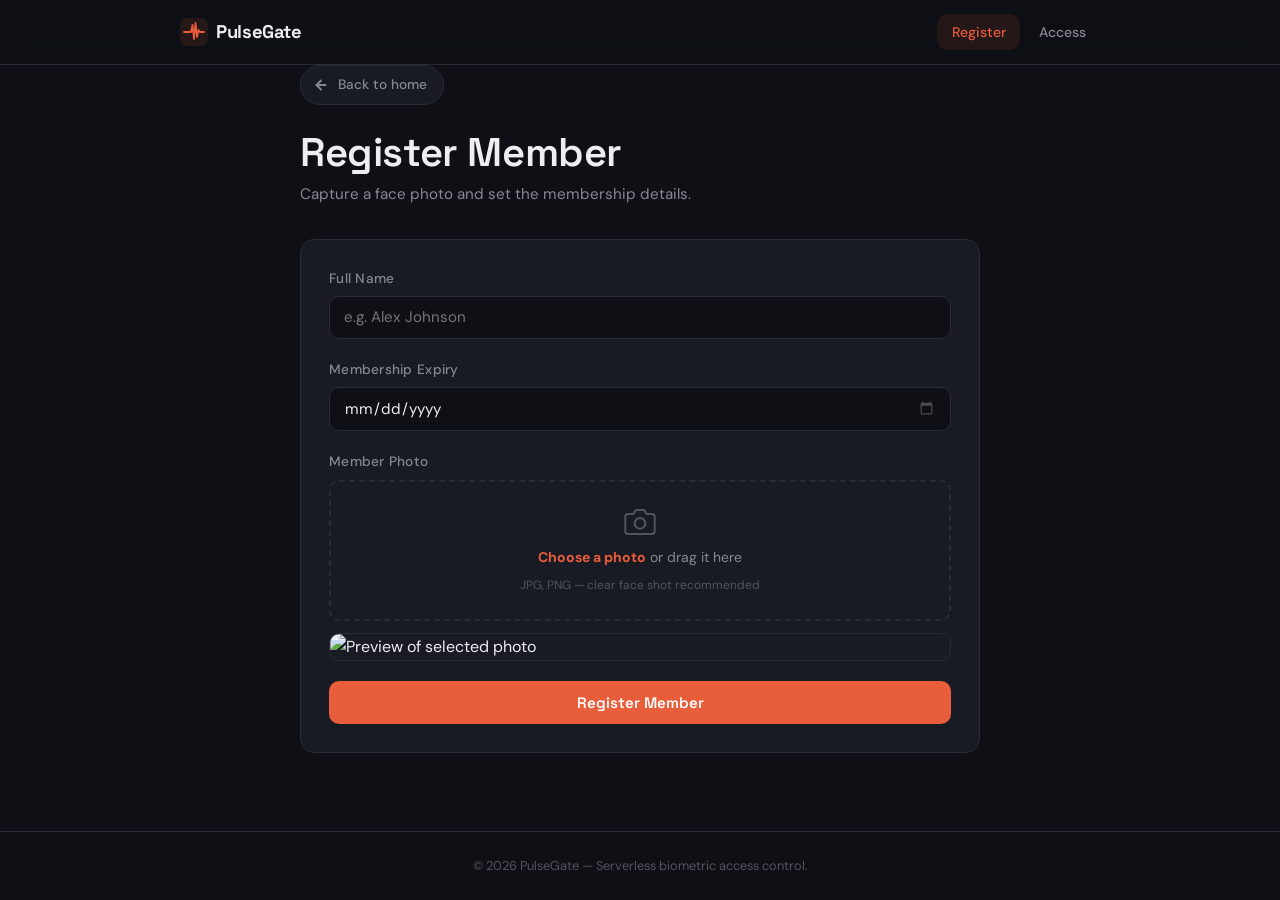
==== frontend/register.html @ 8b5e3f84 "Initial commit" ====
<!DOCTYPE html>
<html lang="en">

<head>
  <meta charset="UTF-8">
  <meta name="viewport" content="width=device-width, initial-scale=1.0">
  <title>Register Member — PulseGate</title>
  <meta name="description" content="Register a new gym member with facial biometrics in PulseGate.">
  <link rel="preconnect" href="https://fonts.googleapis.com">
  <link rel="preconnect" href="https://fonts.gstatic.com" crossorigin>
  <link
    href="https://fonts.googleapis.com/css2?family=DM+Sans:wght@400;500;600&family=Space+Grotesk:wght@400;500;600;700&display=swap"
    rel="stylesheet">
  <link rel="stylesheet" href="css/style.css">
</head>

<body>

  <header class="site-header">
    <div class="header-inner">
      <a href="index.html" class="logo" aria-label="PulseGate home">
        <svg class="logo-icon" viewBox="0 0 28 28" fill="none" aria-hidden="true">
          <rect width="28" height="28" rx="7" fill="currentColor" fill-opacity="0.12" />
          <polyline points="4,14 9,14 11,14 12.5,7 14,21 15.5,5 17,19 18.5,12 20,14 24,14" fill="none"
            stroke="currentColor" stroke-width="1.8" stroke-linecap="round" stroke-linejoin="round" />
        </svg>
        PulseGate
      </a>
      <nav class="site-nav" aria-label="Main navigation">
        <a href="register.html" class="active">Register</a>
        <a href="access.html">Access</a>
      </nav>
    </div>
  </header>

  <main class="container">
    <a href="index.html" class="back-link" id="back-home">
      <svg class="back-link-icon" viewBox="0 0 20 20" fill="none" stroke="currentColor" stroke-width="2"
        stroke-linecap="round" stroke-linejoin="round" aria-hidden="true">
        <line x1="15" y1="10" x2="5" y2="10" />
        <polyline points="10,5 5,10 10,15" />
      </svg>
      <span>Back to home</span>
    </a>

    <div class="page-header">
      <h1>Register Member</h1>
      <p>Capture a face photo and set the membership details.</p>
    </div>

    <form id="register-form" class="form-card" novalidate>
      <div class="form-group">
        <label for="member-name" class="form-label">Full Name</label>
        <input type="text" id="member-name" class="form-input" placeholder="e.g. Alex Johnson" required
          autocomplete="name">
      </div>

      <div class="form-group">
        <label for="membership-expiry" class="form-label">Membership Expiry</label>
        <input type="date" id="membership-expiry" class="form-input" required>
      </div>

      <div class="form-group">
        <label class="form-label">Member Photo</label>
        <div class="file-upload">
          <input type="file" id="member-image" class="file-upload-input" accept="image/*" required>
          <label for="member-image" class="file-upload-label">
            <!-- Camera icon -->
            <svg class="file-upload-icon" viewBox="0 0 24 24" fill="none" stroke="currentColor" stroke-width="1.5"
              stroke-linecap="round" stroke-linejoin="round" aria-hidden="true">
              <path d="M23 19a2 2 0 0 1-2 2H3a2 2 0 0 1-2-2V8a2 2 0 0 1 2-2h4l2-3h6l2 3h4a2 2 0 0 1 2 2z" />
              <circle cx="12" cy="13" r="4" />
            </svg>
            <span class="file-upload-text"><strong>Choose a photo</strong> or drag it here</span>
            <span class="file-upload-hint">JPG, PNG — clear face shot recommended</span>
          </label>
          <span id="file-name" class="file-name" hidden></span>
          <img id="image-preview" class="image-preview" alt="Preview of selected photo" hidden>
        </div>
      </div>

      <button type="submit" id="register-btn" class="btn btn-primary">
        <span class="btn-text">Register Member</span>
      </button>

      <div id="result" class="result-card" role="alert" hidden></div>
    </form>
  </main>

  <footer class="site-footer">
    <p>&copy; 2026 PulseGate &mdash; Serverless biometric access control.</p>
  </footer>

  <script src="js/register.js"></script>
</body>

</html>
---- frontend/css/style.css ----
/* ================================================================
   PulseGate — Design System & Styles
   ================================================================

   PALETTE RATIONALE (derived from the product domain):
   ─ Background (#0E1015):  Near-black, the dimmed interior of a
     serious gym floor — focused, distraction-free.
   ─ Surface (#181B23):     Subtle card elevation, like matte
     equipment panels.
   ─ Accent (#E85D3A):      Warm red-orange — the LED glow on an
     access scanner when it reads biometrics.  Also conveys physical
     energy and activation.
   ─ Success (#34D399):     Green "unlocked" — door opens.
   ─ Error (#F87171):       Red "locked" — access denied.

   TYPOGRAPHY:
   ─ Headings: Space Grotesk — geometric, sharp, technical.
   ─ Body:     DM Sans — clean, high readability at small sizes.
   ================================================================ */

/* ---------- Design Tokens ---------- */
:root {
  --bg: #0E1015;
  --surface: #181B23;
  --surface-raised: #1F222D;
  --border: #282C38;
  --border-hover: #3A3E4A;

  --accent: #E85D3A;
  --accent-hover: #F27052;
  --accent-soft: rgba(232, 93, 58, 0.10);
  --accent-glow: rgba(232, 93, 58, 0.35);

  --text: #EDEEF0;
  --text-secondary: #868892;
  --text-muted: #52545E;

  --success: #34D399;
  --success-bg: rgba(52, 211, 153, 0.08);
  --success-border: rgba(52, 211, 153, 0.30);

  --error: #F87171;
  --error-bg: rgba(248, 113, 113, 0.08);
  --error-border: rgba(248, 113, 113, 0.30);

  --radius: 10px;
  --radius-lg: 14px;
  --transition: 0.2s ease;

  --font-heading: 'Space Grotesk', system-ui, sans-serif;
  --font-body: 'DM Sans', system-ui, sans-serif;
}

/* ---------- Reset & Base ---------- */
*,
*::before,
*::after {
  margin: 0;
  padding: 0;
  box-sizing: border-box;
}

html {
  font-size: 16px;
  scroll-behavior: smooth;
  color-scheme: dark;
}

body {
  font-family: var(--font-body);
  background: var(--bg);
  color: var(--text);
  line-height: 1.6;
  min-height: 100vh;
  display: flex;
  flex-direction: column;
  -webkit-font-smoothing: antialiased;
  -moz-osx-font-smoothing: grayscale;
  transition: background-color 0.35s ease, color 0.35s ease;
}

img {
  display: block;
  max-width: 100%;
}

a {
  color: inherit;
  text-decoration: none;
}

/* ---------- Typography ---------- */
h1,
h2,
h3 {
  font-family: var(--font-heading);
  font-weight: 600;
  line-height: 1.2;
  letter-spacing: -0.01em;
}

h1 {
  font-size: clamp(1.75rem, 4vw, 2.5rem);
}

h2 {
  font-size: clamp(1.15rem, 2.5vw, 1.4rem);
}

/* ---------- Layout ---------- */
.container {
  width: 100%;
  max-width: 720px;
  margin: 0 auto;
  padding: 0 1.25rem;
}

main {
  flex: 1;
  padding: 2rem 0 4rem;
}

/* ---------- Header & Navigation ---------- */
.site-header {
  position: sticky;
  top: 0;
  z-index: 100;
  background: rgba(14, 16, 21, 0.85);
  backdrop-filter: blur(12px);
  border-bottom: 1px solid var(--border);
}

.header-inner {
  display: flex;
  align-items: center;
  justify-content: space-between;
  max-width: 960px;
  margin: 0 auto;
  padding: 0.85rem 1.25rem;
}

.logo {
  display: flex;
  align-items: center;
  gap: 0.5rem;
  font-family: var(--font-heading);
  font-weight: 700;
  font-size: 1.15rem;
  letter-spacing: -0.02em;
  color: var(--text);
  transition: opacity var(--transition);
}

.logo:hover {
  opacity: 0.8;
}

/* The small pulse icon next to the logo text */
.logo-icon {
  width: 28px;
  height: 28px;
  color: var(--accent);
  flex-shrink: 0;
}

.site-nav {
  display: flex;
  gap: 0.25rem;
}

.site-nav a {
  padding: 0.45rem 0.9rem;
  border-radius: var(--radius);
  font-size: 0.875rem;
  font-weight: 500;
  color: var(--text-secondary);
  transition: color var(--transition), background var(--transition);
}

.site-nav a:hover {
  color: var(--text);
  background: var(--surface);
}

.site-nav a.active {
  color: var(--accent);
  background: var(--accent-soft);
}

/* ---------- Signature Pulse Line ---------- */

/* The pulse/heartbeat SVG waveform — PulseGate's visual fingerprint. */
.pulse-line {
  display: block;
  color: var(--accent);
}

.pulse-line polyline {
  stroke-dasharray: 320;
  stroke-dashoffset: 320;
  animation: pulse-draw 1.6s cubic-bezier(0.4, 0, 0.2, 1) forwards;
}

@keyframes pulse-draw {
  to {
    stroke-dashoffset: 0;
  }
}

/* Continuous sweep variant for loading states */
.pulse-line--active polyline {
  animation: pulse-sweep 1.8s linear infinite;
}

@keyframes pulse-sweep {
  0% {
    stroke-dashoffset: 320;
  }

  100% {
    stroke-dashoffset: -320;
  }
}

/* Glow behind the pulse line */
.pulse-line--glow {
  filter: drop-shadow(0 0 6px var(--accent-glow));
}

/* ---------- Hero Section (index.html) ---------- */
.hero {
  text-align: center;
  padding: 3rem 0 2.5rem;
}

.hero-pulse {
  width: min(280px, 60vw);
  margin: 0 auto 1.75rem;
  color: var(--accent);
  filter: drop-shadow(0 0 10px var(--accent-glow));
}

.hero h1 {
  margin-bottom: 0.5rem;
}

.hero-tagline {
  font-size: 1.05rem;
  color: var(--text-secondary);
  max-width: 400px;
  margin: 0 auto;
}

/* ---------- Action Cards ---------- */
.action-cards {
  display: grid;
  grid-template-columns: repeat(auto-fit, minmax(260px, 1fr));
  gap: 1.25rem;
  margin-top: 1rem;
}

.action-card {
  display: flex;
  flex-direction: column;
  align-items: flex-start;
  gap: 0.75rem;
  padding: 1.75rem;
  background: var(--surface);
  border: 1px solid var(--border);
  border-radius: var(--radius-lg);
  transition:
    border-color var(--transition),
    transform var(--transition),
    box-shadow var(--transition);
  cursor: pointer;
}

.action-card:hover {
  border-color: var(--accent);
  transform: translateY(-3px);
  box-shadow: 0 8px 24px rgba(0, 0, 0, 0.25), 0 0 0 1px var(--accent-glow);
}

.card-icon {
  width: 44px;
  height: 44px;
  display: grid;
  place-items: center;
  border-radius: var(--radius);
  background: var(--accent-soft);
  color: var(--accent);
}

.card-icon svg {
  width: 22px;
  height: 22px;
}

.action-card h2 {
  font-size: 1.15rem;
}

.action-card p {
  font-size: 0.875rem;
  color: var(--text-secondary);
  line-height: 1.5;
}

.card-arrow {
  margin-top: auto;
  padding-top: 0.5rem;
  color: var(--text-muted);
  font-size: 0.8rem;
  display: flex;
  align-items: center;
  gap: 0.35rem;
  transition: color var(--transition), gap var(--transition);
}

.action-card:hover .card-arrow {
  color: var(--accent);
  gap: 0.6rem;
}

/* ---------- Page Header ---------- */
.page-header {
  margin-bottom: 2rem;
}

.page-header h1 {
  margin-bottom: 0.35rem;
}

.page-header p {
  color: var(--text-secondary);
  font-size: 0.95rem;
}

/* ---------- Form Styles ---------- */
.form-card {
  background: var(--surface);
  border: 1px solid var(--border);
  border-radius: var(--radius-lg);
  padding: 1.75rem;
}

.form-group {
  margin-bottom: 1.25rem;
}

.form-group:last-of-type {
  margin-bottom: 1.5rem;
}

.form-label {
  display: block;
  font-size: 0.85rem;
  font-weight: 500;
  color: var(--text-secondary);
  margin-bottom: 0.4rem;
  letter-spacing: 0.02em;
}

.form-input {
  width: 100%;
  padding: 0.65rem 0.85rem;
  background: var(--bg);
  border: 1px solid var(--border);
  border-radius: var(--radius);
  color: var(--text);
  font-family: var(--font-body);
  font-size: 0.95rem;
  transition: border-color var(--transition), box-shadow var(--transition);
}

.form-input:hover {
  border-color: var(--border-hover);
}

.form-input:focus {
  outline: none;
  border-color: var(--accent);
  box-shadow: 0 0 0 3px var(--accent-soft);
}

/* Date input — ensure consistent styling in dark mode */
.form-input[type="date"]::-webkit-calendar-picker-indicator {
  filter: invert(0.7);
  cursor: pointer;
}

[data-theme="light"] .form-input[type="date"]::-webkit-calendar-picker-indicator {
  filter: none;
}

/* ---------- File Upload ---------- */
.file-upload {
  position: relative;
}

.file-upload-input {
  position: absolute;
  width: 1px;
  height: 1px;
  overflow: hidden;
  clip: rect(0, 0, 0, 0);
  white-space: nowrap;
}

.file-upload-label {
  display: flex;
  flex-direction: column;
  align-items: center;
  gap: 0.5rem;
  padding: 1.5rem;
  border: 2px dashed var(--border);
  border-radius: var(--radius);
  cursor: pointer;
  text-align: center;
  transition: border-color var(--transition), background var(--transition);
}

.file-upload-label:hover {
  border-color: var(--accent);
  background: var(--accent-soft);
}

.file-upload-input:focus+.file-upload-label {
  border-color: var(--accent);
  box-shadow: 0 0 0 3px var(--accent-soft);
}

.file-upload-icon {
  width: 32px;
  height: 32px;
  color: var(--text-muted);
}

.file-upload-text {
  font-size: 0.875rem;
  color: var(--text-secondary);
}

.file-upload-text strong {
  color: var(--accent);
}

.file-upload-hint {
  font-size: 0.75rem;
  color: var(--text-muted);
}

/* Image preview */
.image-preview {
  margin-top: 0.75rem;
  border-radius: var(--radius);
  max-height: 140px;
  object-fit: cover;
  border: 1px solid var(--border);
}

.file-name {
  margin-top: 0.5rem;
  font-size: 0.8rem;
  color: var(--text-secondary);
}

/* ---------- Buttons ---------- */
.btn {
  display: inline-flex;
  align-items: center;
  justify-content: center;
  gap: 0.5rem;
  width: 100%;
  padding: 0.75rem 1.5rem;
  font-family: var(--font-heading);
  font-size: 0.95rem;
  font-weight: 600;
  border: none;
  border-radius: var(--radius);
  cursor: pointer;
  transition:
    background var(--transition),
    transform var(--transition),
    box-shadow var(--transition);
}

.btn-primary {
  background: var(--accent);
  color: #fff;
}

.btn-primary:hover:not(:disabled) {
  background: var(--accent-hover);
  transform: translateY(-1px);
  box-shadow: 0 4px 12px rgba(232, 93, 58, 0.3);
}

.btn-primary:active:not(:disabled) {
  transform: translateY(0);
}

.btn:disabled {
  opacity: 0.5;
  cursor: not-allowed;
}

/* Loading spinner inside button */
.btn.loading .btn-text {
  visibility: hidden;
}

.btn.loading {
  position: relative;
}

.btn.loading::after {
  content: "";
  position: absolute;
  width: 20px;
  height: 20px;
  border: 2px solid rgba(255, 255, 255, 0.3);
  border-top-color: #fff;
  border-radius: 50%;
  animation: spin 0.6s linear infinite;
}

@keyframes spin {
  to {
    transform: rotate(360deg);
  }
}

/* ---------- Result / Status Cards ---------- */
.result-card {
  margin-top: 1.25rem;
  padding: 1rem 1.25rem;
  border-radius: var(--radius);
  font-size: 0.9rem;
  font-weight: 500;
  animation: card-in 0.3s ease;
}

.result-card.success {
  background: var(--success-bg);
  border: 1px solid var(--success-border);
  color: var(--success);
}

.result-card.error {
  background: var(--error-bg);
  border: 1px solid var(--error-border);
  color: var(--error);
}

/* Access page status card */
.status-card {
  display: flex;
  flex-direction: column;
  align-items: center;
  text-align: center;
  gap: 0.75rem;
  padding: 2.5rem 1.5rem;
  border-radius: var(--radius-lg);
  animation: card-in 0.35s ease;
}

.status-card.verifying {
  background: var(--surface);
  border: 1px solid var(--border);
}

.status-card.granted {
  background: var(--success-bg);
  border: 1px solid var(--success-border);
}

.status-card.denied {
  background: var(--error-bg);
  border: 1px solid var(--error-border);
}

.status-icon {
  width: 48px;
  height: 48px;
}

.status-card.verifying .status-icon {
  color: var(--accent);
}

.status-card.granted .status-icon {
  color: var(--success);
}

.status-card.denied .status-icon {
  color: var(--error);
}

.status-title {
  font-family: var(--font-heading);
  font-size: 1.35rem;
  font-weight: 700;
}

.status-card.verifying .status-title {
  color: var(--text);
}

.status-card.granted .status-title {
  color: var(--success);
}

.status-card.denied .status-title {
  color: var(--error);
}

.status-message {
  font-size: 0.95rem;
  color: var(--text-secondary);
}

@keyframes card-in {
  from {
    opacity: 0;
    transform: translateY(8px);
  }

  to {
    opacity: 1;
    transform: translateY(0);
  }
}

/* ---------- Access Upload Zone ---------- */
.access-upload {
  position: relative;
}

.access-upload-input {
  position: absolute;
  width: 1px;
  height: 1px;
  overflow: hidden;
  clip: rect(0, 0, 0, 0);
  white-space: nowrap;
}

.access-upload-label {
  display: flex;
  flex-direction: column;
  align-items: center;
  gap: 1rem;
  padding: 3rem 2rem;
  background: var(--surface);
  border: 2px dashed var(--border);
  border-radius: var(--radius-lg);
  cursor: pointer;
  text-align: center;
  transition: border-color var(--transition), background var(--transition);
}

.access-upload-label:hover {
  border-color: var(--accent);
  background: var(--surface-raised);
}

.access-upload-input:focus+.access-upload-label {
  border-color: var(--accent);
  box-shadow: 0 0 0 3px var(--accent-soft);
}

.access-upload-icon {
  width: 56px;
  height: 56px;
  color: var(--text-muted);
  transition: color var(--transition);
}

.access-upload-label:hover .access-upload-icon {
  color: var(--accent);
}

.access-upload-label h2 {
  font-size: 1.1rem;
  color: var(--text);
}

.access-upload-label p {
  font-size: 0.875rem;
  color: var(--text-secondary);
  max-width: 280px;
}

/* Hide upload area when status is shown */
.access-upload.hidden {
  display: none;
}

/* Reset link after status */
.reset-link {
  display: inline-flex;
  align-items: center;
  gap: 0.35rem;
  margin-top: 1rem;
  padding: 0.5rem 1rem;
  font-size: 0.85rem;
  font-weight: 500;
  color: var(--text-secondary);
  background: var(--surface);
  border: 1px solid var(--border);
  border-radius: var(--radius);
  cursor: pointer;
  transition: color var(--transition), border-color var(--transition);
}

.reset-link:hover {
  color: var(--text);
  border-color: var(--border-hover);
}

/* ---------- Footer ---------- */
.site-footer {
  padding: 1.5rem 1.25rem;
  text-align: center;
  border-top: 1px solid var(--border);
  font-size: 0.8rem;
  color: var(--text-muted);
}

/* ---------- Back Link ---------- */
.back-link {
  display: inline-flex;
  align-items: center;
  gap: 0.5rem;
  padding: 0.5rem 1rem 0.5rem 0.7rem;
  font-size: 0.85rem;
  font-weight: 500;
  color: var(--text-secondary);
  background: var(--surface);
  border: 1px solid var(--border);
  border-radius: 999px;
  /* full pill shape */
  margin-bottom: 1.5rem;
  transition:
    color var(--transition),
    background var(--transition),
    border-color var(--transition),
    box-shadow var(--transition),
    transform var(--transition);
}

.back-link-icon {
  width: 18px;
  height: 18px;
  flex-shrink: 0;
  transition: transform 0.25s ease;
}

.back-link:hover {
  color: var(--accent);
  background: var(--accent-soft);
  border-color: var(--accent);
  box-shadow: 0 0 12px var(--accent-glow), 0 2px 8px rgba(0, 0, 0, 0.2);
  transform: translateX(-2px);
}

.back-link:hover .back-link-icon {
  transform: translateX(-3px);
}

.back-link:active {
  transform: translateX(0);
  box-shadow: 0 0 6px var(--accent-glow);
}

/* ---------- Responsive ---------- */
@media (max-width: 640px) {
  main {
    padding: 1.5rem 0 3rem;
  }

  .hero {
    padding: 2rem 0 1.5rem;
  }

  .hero-pulse {
    width: 200px;
  }

  .action-cards {
    grid-template-columns: 1fr;
  }

  .form-card {
    padding: 1.25rem;
  }

  .access-upload-label {
    padding: 2rem 1.25rem;
  }

  .status-card {
    padding: 2rem 1.25rem;
  }
}

/* ---------- Accessibility ---------- */

/* Visible keyboard focus ring */
:focus-visible {
  outline: 2px solid var(--accent);
  outline-offset: 2px;
}

/* Remove default outline for mouse users */
:focus:not(:focus-visible) {
  outline: none;
}

/* Respect reduced-motion preference */
@media (prefers-reduced-motion: reduce) {

  *,
  *::before,
  *::after {
    animation-duration: 0.01ms !important;
    animation-iteration-count: 1 !important;
    transition-duration: 0.01ms !important;
    scroll-behavior: auto !important;
  }
}
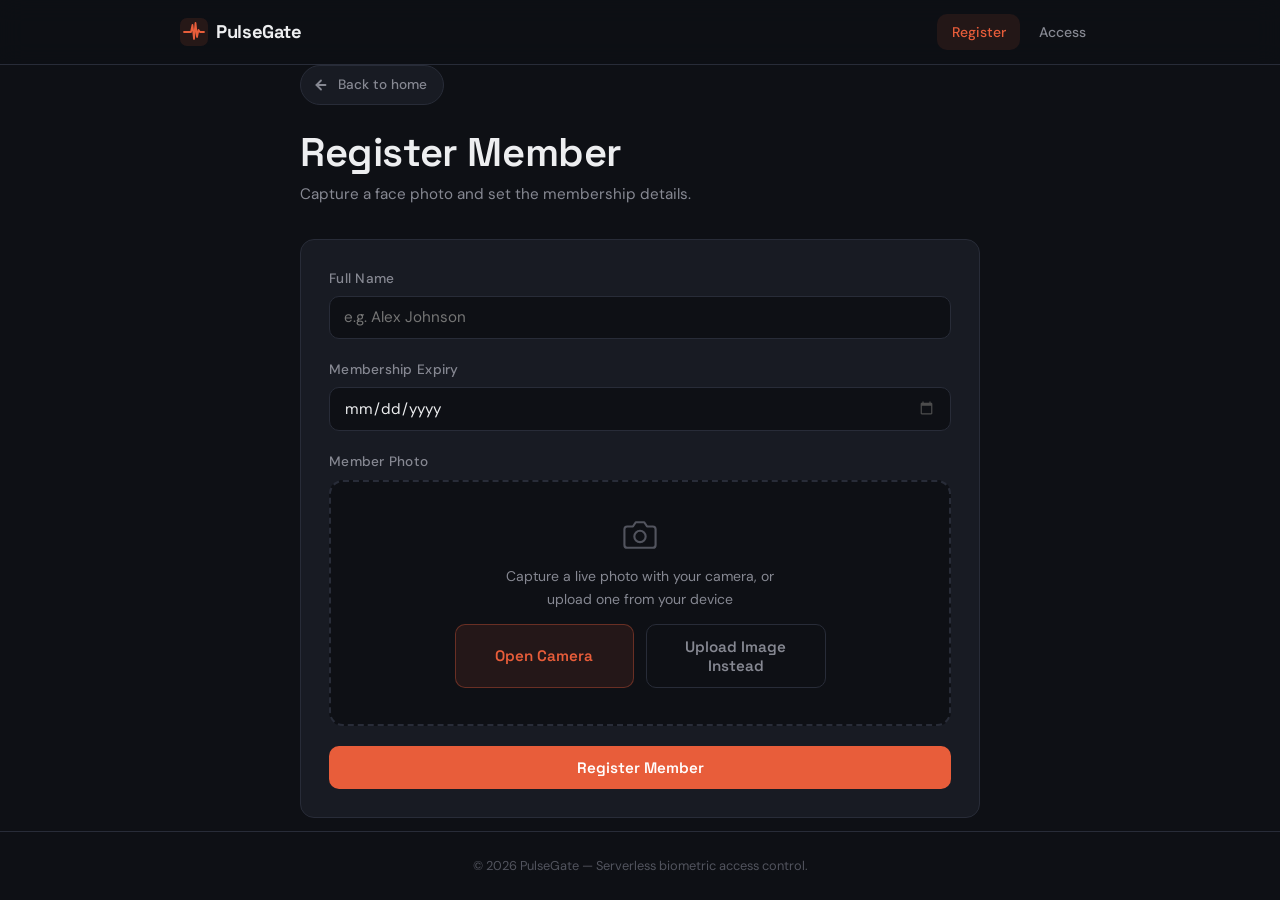
==== commit 1cb7ebef: "Add files via upload" ====
--- a/frontend/register.html
+++ b/frontend/register.html
@@ -62,20 +62,68 @@
 
       <div class="form-group">
         <label class="form-label">Member Photo</label>
-        <div class="file-upload">
-          <input type="file" id="member-image" class="file-upload-input" accept="image/*" required>
-          <label for="member-image" class="file-upload-label">
-            <!-- Camera icon -->
-            <svg class="file-upload-icon" viewBox="0 0 24 24" fill="none" stroke="currentColor" stroke-width="1.5"
-              stroke-linecap="round" stroke-linejoin="round" aria-hidden="true">
+
+        <!-- ===== Camera capture section ===== -->
+        <div class="camera-section" id="camera-section">
+
+          <!-- Idle state: choose camera or manual upload -->
+          <div class="camera-placeholder" id="camera-placeholder">
+            <svg class="camera-placeholder-icon" viewBox="0 0 24 24" fill="none" stroke="currentColor"
+              stroke-width="1.5" stroke-linecap="round" stroke-linejoin="round" aria-hidden="true">
               <path d="M23 19a2 2 0 0 1-2 2H3a2 2 0 0 1-2-2V8a2 2 0 0 1 2-2h4l2-3h6l2 3h4a2 2 0 0 1 2 2z" />
               <circle cx="12" cy="13" r="4" />
             </svg>
-            <span class="file-upload-text"><strong>Choose a photo</strong> or drag it here</span>
-            <span class="file-upload-hint">JPG, PNG — clear face shot recommended</span>
-          </label>
-          <span id="file-name" class="file-name" hidden></span>
-          <img id="image-preview" class="image-preview" alt="Preview of selected photo" hidden>
+            <span class="camera-placeholder-text">Capture a live photo with your camera, or upload one from your
+              device</span>
+            <div class="camera-controls">
+              <button type="button" id="open-camera-btn" class="btn btn-secondary">Open Camera</button>
+              <button type="button" id="fallback-upload-btn" class="btn btn-outline">Upload Image Instead</button>
+            </div>
+            <span id="camera-error-note" class="camera-error-note" hidden></span>
+          </div>
+
+          <!-- Live preview state -->
+          <div class="camera-preview-wrap" id="camera-preview-wrap" hidden>
+            <div class="camera-video-frame">
+              <video id="camera-video" class="camera-video" autoplay playsinline muted></video>
+            </div>
+            <div class="camera-controls">
+              <button type="button" id="capture-btn" class="btn btn-primary">Capture Photo</button>
+            </div>
+          </div>
+
+          <!-- Captured photo review state -->
+          <div class="captured-preview-wrap" id="captured-preview-wrap" hidden>
+            <div class="captured-image-frame">
+              <img id="captured-image" class="captured-image" alt="Captured member photo preview">
+            </div>
+            <div class="camera-controls">
+              <button type="button" id="retake-btn" class="btn btn-outline">Retake</button>
+            </div>
+          </div>
+
+          <!-- Hidden canvas used only to grab a still frame from the video stream -->
+          <canvas id="camera-canvas" class="camera-canvas"></canvas>
+
+          <!-- Manual file upload — shown when the user picks "Upload Image Instead",
+               or automatically if camera access is denied/unavailable -->
+          <div class="file-upload" id="file-upload-fallback" hidden>
+            <input type="file" id="member-image" class="file-upload-input" accept="image/*">
+            <label for="member-image" class="file-upload-label">
+              <!-- Camera icon -->
+              <svg class="file-upload-icon" viewBox="0 0 24 24" fill="none" stroke="currentColor" stroke-width="1.5"
+                stroke-linecap="round" stroke-linejoin="round" aria-hidden="true">
+                <path d="M23 19a2 2 0 0 1-2 2H3a2 2 0 0 1-2-2V8a2 2 0 0 1 2-2h4l2-3h6l2 3h4a2 2 0 0 1 2 2z" />
+                <circle cx="12" cy="13" r="4" />
+              </svg>
+              <span class="file-upload-text"><strong>Choose a photo</strong> or drag it here</span>
+              <span class="file-upload-hint">JPG, PNG — clear face shot recommended</span>
+            </label>
+            <span id="file-name" class="file-name" hidden></span>
+            <img id="image-preview" class="image-preview" alt="Preview of selected photo" hidden>
+            <button type="button" id="use-camera-btn" class="btn btn-outline camera-switch-btn">Use Camera
+              Instead</button>
+          </div>
         </div>
       </div>
 
--- a/frontend/css/style.css
+++ b/frontend/css/style.css
@@ -463,6 +463,156 @@
   margin-top: 0.5rem;
   font-size: 0.8rem;
   color: var(--text-secondary);
+}
+
+/* ================================================================
+   Camera Capture (register.html + access.html)
+   ================================================================
+   A single, reusable component: an "open camera" placeholder, a
+   live preview state, and a captured-photo review state. Only one
+   of the three is ever visible at a time — toggled via [hidden]. */
+
+.camera-section {
+  position: relative;
+}
+
+/* -- Idle state: nothing captured yet, camera not started -- */
+.camera-placeholder {
+  display: flex;
+  flex-direction: column;
+  align-items: center;
+  gap: 0.85rem;
+  padding: 2.25rem 1.5rem;
+  background: var(--bg);
+  border: 2px dashed var(--border);
+  border-radius: var(--radius-lg);
+  text-align: center;
+  transition: border-color var(--transition), background var(--transition);
+}
+
+.camera-placeholder:hover {
+  border-color: var(--border-hover);
+}
+
+.camera-placeholder-icon {
+  width: 34px;
+  height: 34px;
+  color: var(--text-muted);
+}
+
+.camera-placeholder-text {
+  font-size: 0.875rem;
+  color: var(--text-secondary);
+  max-width: 280px;
+}
+
+/* -- Live preview state -- */
+.camera-preview-wrap {
+  display: flex;
+  flex-direction: column;
+  gap: 0.85rem;
+}
+
+.camera-video-frame {
+  position: relative;
+  width: 100%;
+  aspect-ratio: 4 / 3;
+  overflow: hidden;
+  border-radius: var(--radius-lg);
+  background: #000;
+  border: 1px solid var(--border);
+}
+
+/* The live <video> feed. Mirrored horizontally so the preview feels
+   like a mirror (natural for a front/selfie camera). This is a
+   purely visual CSS transform — it does not affect the raw frame
+   captured onto the canvas below. */
+.camera-video {
+  width: 100%;
+  height: 100%;
+  object-fit: cover;
+  transform: scaleX(-1);
+  display: block;
+}
+
+/* Subtle scanning frame overlay to reinforce the "biometric scanner" feel */
+.camera-video-frame::after {
+  content: "";
+  position: absolute;
+  inset: 0;
+  border-radius: var(--radius-lg);
+  box-shadow: inset 0 0 0 2px var(--accent-soft);
+  pointer-events: none;
+}
+
+/* -- Captured photo review state -- */
+.captured-preview-wrap {
+  display: flex;
+  flex-direction: column;
+  gap: 0.85rem;
+}
+
+.captured-image-frame {
+  width: 100%;
+  aspect-ratio: 4 / 3;
+  overflow: hidden;
+  border-radius: var(--radius-lg);
+  border: 1px solid var(--success-border);
+  background: #000;
+}
+
+.captured-image {
+  width: 100%;
+  height: 100%;
+  object-fit: cover;
+}
+
+/* -- Shared controls row (Capture / Retake / Verify buttons) -- */
+.camera-controls {
+  display: flex;
+  gap: 0.75rem;
+}
+
+/* Camera is never rendered inline before it's opened — this keeps
+   the hidden <video>/<canvas> elements out of layout entirely. */
+[hidden] {
+  display: none !important;
+}
+
+/* Hidden capture canvas — never shown to the user, used only to
+   grab a still frame from the live video stream. */
+.camera-canvas {
+  display: none;
+}
+
+/* Small note shown under the placeholder when getUserMedia is
+   unsupported or permission was denied, right above the fallback
+   "Upload Image Instead" button. */
+.camera-error-note {
+  font-size: 0.8rem;
+  color: var(--error);
+  max-width: 300px;
+}
+
+/* Wraps the whole camera section on access.html, echoing the
+   card treatment used by .access-upload so the two states swap
+   in place without a layout jump. */
+.access-camera {
+  background: var(--surface);
+  border: 1px solid var(--border);
+  border-radius: var(--radius-lg);
+  padding: 1.75rem;
+}
+
+.access-camera .camera-placeholder {
+  border-style: dashed;
+}
+
+/* "Use Camera Instead" link shown beneath the manual upload zone,
+   letting the user switch back to the live camera flow. */
+.camera-switch-btn {
+  width: 100%;
+  margin-top: 0.75rem;
 }
 
 /* ---------- Buttons ---------- */
@@ -505,6 +655,38 @@
   cursor: not-allowed;
 }
 
+/* Secondary button — used for "Open Camera" style actions */
+.btn-secondary {
+  background: var(--accent-soft);
+  color: var(--accent);
+  border: 1px solid var(--accent-border, rgba(232, 93, 58, 0.35));
+}
+
+.btn-secondary:hover:not(:disabled) {
+  background: var(--accent-glow);
+  color: #fff;
+  transform: translateY(-1px);
+}
+
+/* Outline button — used for "Retake" / "Upload Image Instead" */
+.btn-outline {
+  background: transparent;
+  color: var(--text-secondary);
+  border: 1px solid var(--border);
+}
+
+.btn-outline:hover:not(:disabled) {
+  color: var(--text);
+  border-color: var(--border-hover);
+  background: var(--surface-raised);
+}
+
+/* Buttons don't need to be full-width when placed side by side in camera controls */
+.camera-controls .btn {
+  width: auto;
+  flex: 1;
+}
+
 /* Loading spinner inside button */
 .btn.loading .btn-text {
   visibility: hidden;
@@ -803,6 +985,25 @@
   .status-card {
     padding: 2rem 1.25rem;
   }
+
+  /* On small/mobile screens the camera preview should feel more
+     like a full viewfinder — taller and edge-to-edge within the card. */
+  .camera-placeholder {
+    padding: 1.75rem 1rem;
+  }
+
+  .camera-video-frame,
+  .captured-image-frame {
+    aspect-ratio: 3 / 4;
+  }
+
+  .camera-controls {
+    flex-direction: column;
+  }
+
+  .camera-controls .btn {
+    width: 100%;
+  }
 }
 
 /* ---------- Accessibility ---------- */
